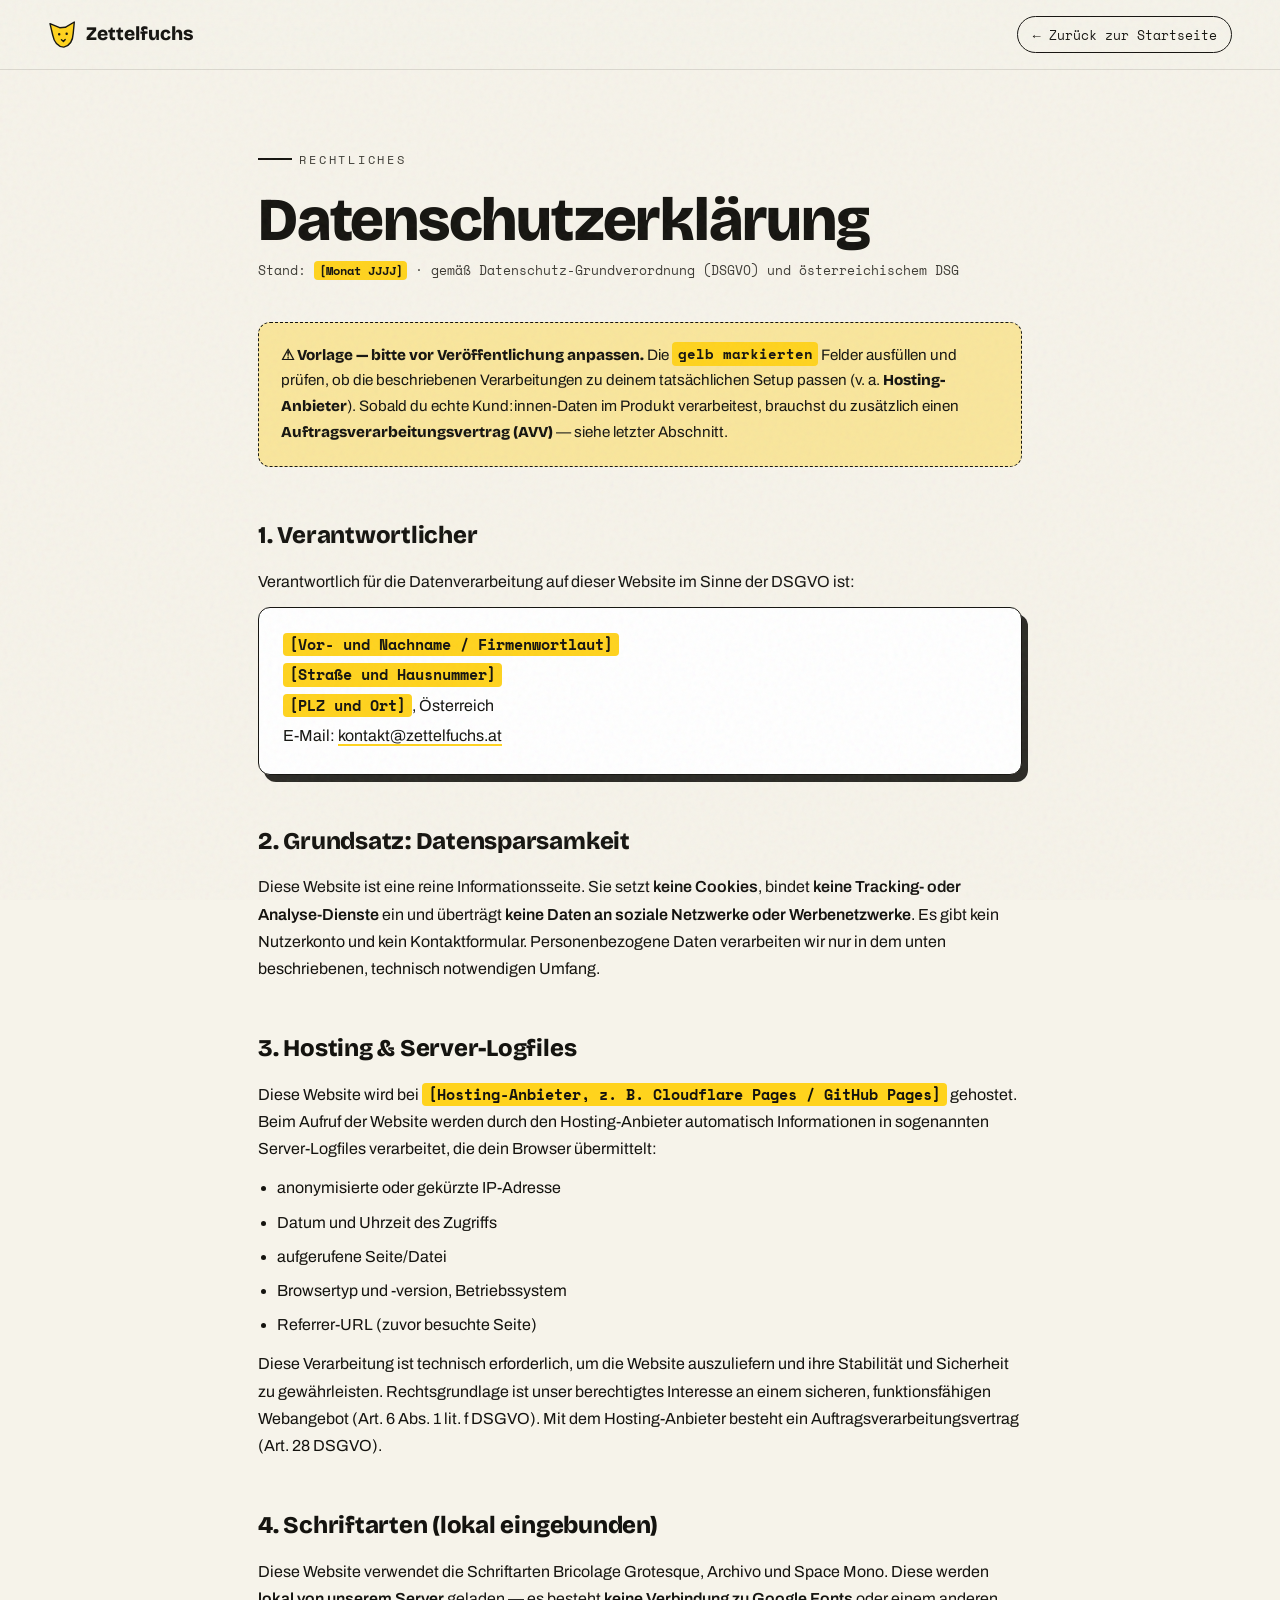
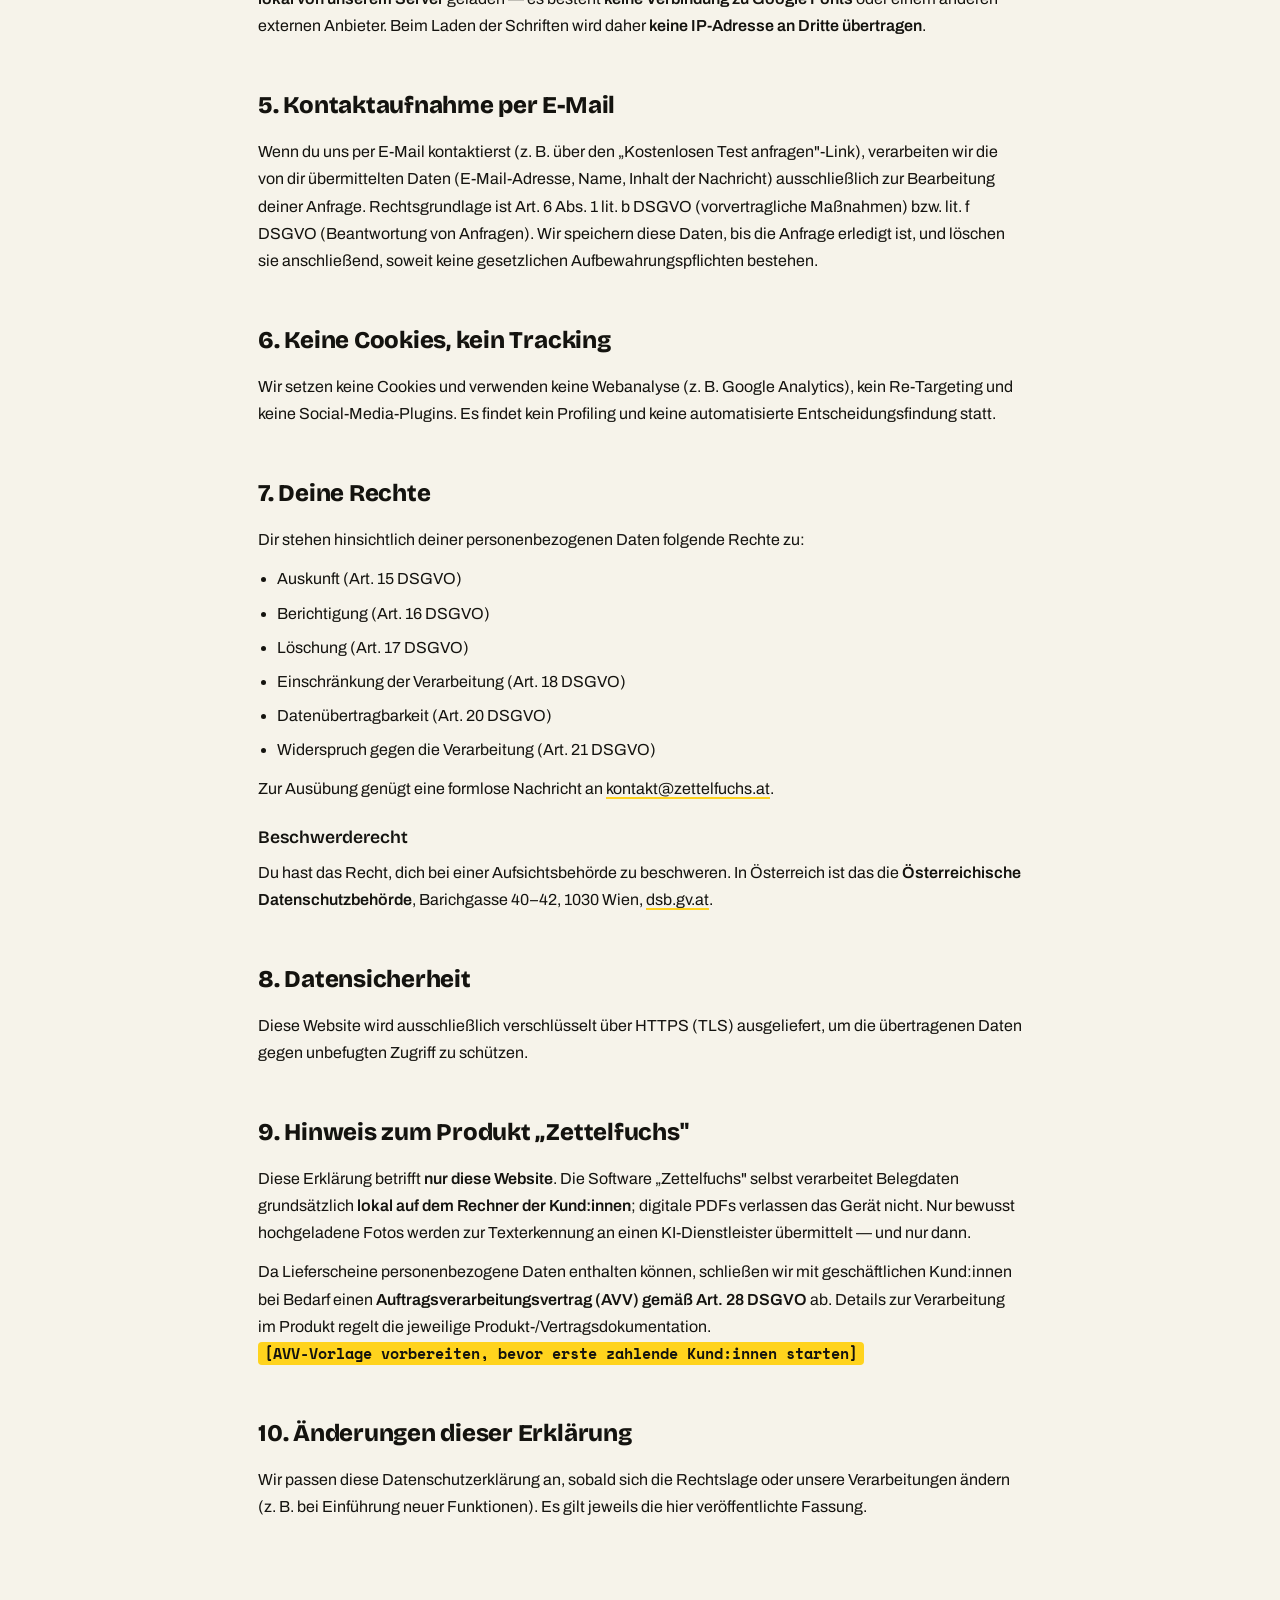
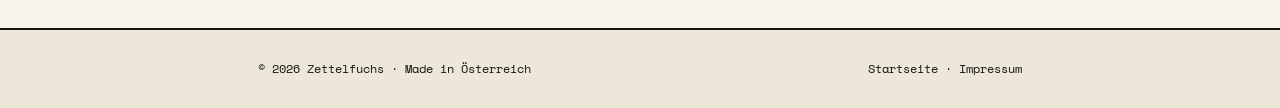
==== datenschutz.html @ faceef11 "Zettelfuchs Website: Landing Page + Recht, GitHub Pages (Domain zettelfuchs.at) Co-Authored-By: Clau" ====
<!DOCTYPE html>
<html lang="de">
<head>
<meta charset="UTF-8">
<meta name="viewport" content="width=device-width, initial-scale=1.0">
<title>Datenschutzerklärung — Zettelfuchs</title>
<meta name="robots" content="index, follow">
<link rel="icon" href="data:image/svg+xml,%3Csvg viewBox='0 0 64 64' xmlns='http://www.w3.org/2000/svg'%3E%3Cpath d='M6 6 L26 16 H38 L58 6 L54 30 C52 46 44 56 32 58 C20 56 12 46 10 30 Z' fill='%23ffd31d' stroke='%2314130f' stroke-width='3' stroke-linejoin='round'/%3E%3Ccircle cx='24' cy='30' r='2.6' fill='%2314130f'/%3E%3Ccircle cx='40' cy='30' r='2.6' fill='%2314130f'/%3E%3Cpath d='M28 42 L32 46 L36 42' fill='none' stroke='%2314130f' stroke-width='3' stroke-linecap='round' stroke-linejoin='round'/%3E%3C/svg%3E">
<link href="fonts.css" rel="stylesheet">
<link href="legal.css" rel="stylesheet">
</head>
<body>

<svg width="0" height="0" style="position:absolute" aria-hidden="true">
  <symbol id="fuchs" viewBox="0 0 64 64">
    <path d="M6 6 L26 16 H38 L58 6 L54 30 C52 46 44 56 32 58 C20 56 12 46 10 30 Z"
          fill="var(--gelb)" stroke="var(--ink)" stroke-width="3" stroke-linejoin="round"/>
    <circle cx="24" cy="30" r="2.6" fill="var(--ink)"/>
    <circle cx="40" cy="30" r="2.6" fill="var(--ink)"/>
    <path d="M28 42 L32 46 L36 42" fill="none" stroke="var(--ink)" stroke-width="3"
          stroke-linecap="round" stroke-linejoin="round"/>
  </symbol>
</svg>

<header class="nav">
  <div class="nav-inner">
    <a class="logo" href="index.html"><svg aria-hidden="true"><use href="#fuchs"/></svg> Zettelfuchs</a>
    <a class="nav-back" href="index.html">← Zurück zur Startseite</a>
  </div>
</header>

<main class="legal">
  <span class="mono-label">Rechtliches</span>
  <h1>Datenschutz&shy;erklärung</h1>
  <p class="stand">Stand: <span class="fill">[Monat JJJJ]</span> · gemäß Datenschutz-Grundverordnung (DSGVO) und österreichischem DSG</p>

  <div class="hinweis">
    <strong>⚠ Vorlage — bitte vor Veröffentlichung anpassen.</strong> Die <span class="fill">gelb markierten</span>
    Felder ausfüllen und prüfen, ob die beschriebenen Verarbeitungen zu deinem tatsächlichen Setup passen
    (v. a. <strong>Hosting-Anbieter</strong>). Sobald du echte Kund:innen-Daten im Produkt verarbeitest,
    brauchst du zusätzlich einen <strong>Auftragsverarbeitungsvertrag (AVV)</strong> — siehe letzter Abschnitt.
  </div>

  <section>
    <h2>1. Verantwortlicher</h2>
    <p>Verantwortlich für die Datenverarbeitung auf dieser Website im Sinne der DSGVO ist:</p>
    <address class="block">
      <span class="fill">[Vor- und Nachname / Firmenwortlaut]</span><br>
      <span class="fill">[Straße und Hausnummer]</span><br>
      <span class="fill">[PLZ und Ort]</span>, Österreich<br>
      E-Mail: <a href="mailto:kontakt@zettelfuchs.at">kontakt@zettelfuchs.at</a>
    </address>
  </section>

  <section>
    <h2>2. Grundsatz: Datensparsamkeit</h2>
    <p>
      Diese Website ist eine reine Informationsseite. Sie setzt <strong>keine Cookies</strong>, bindet
      <strong>keine Tracking- oder Analyse-Dienste</strong> ein und überträgt <strong>keine Daten an
      soziale Netzwerke oder Werbenetzwerke</strong>. Es gibt kein Nutzerkonto und kein Kontaktformular.
      Personenbezogene Daten verarbeiten wir nur in dem unten beschriebenen, technisch notwendigen Umfang.
    </p>
  </section>

  <section>
    <h2>3. Hosting &amp; Server-Logfiles</h2>
    <p>
      Diese Website wird bei <span class="fill">[Hosting-Anbieter, z. B. Cloudflare Pages / GitHub Pages]</span>
      gehostet. Beim Aufruf der Website werden durch den Hosting-Anbieter automatisch Informationen in
      sogenannten Server-Logfiles verarbeitet, die dein Browser übermittelt:
    </p>
    <ul>
      <li>anonymisierte oder gekürzte IP-Adresse</li>
      <li>Datum und Uhrzeit des Zugriffs</li>
      <li>aufgerufene Seite/Datei</li>
      <li>Browsertyp und -version, Betriebssystem</li>
      <li>Referrer-URL (zuvor besuchte Seite)</li>
    </ul>
    <p>
      Diese Verarbeitung ist technisch erforderlich, um die Website auszuliefern und ihre Stabilität und
      Sicherheit zu gewährleisten. Rechtsgrundlage ist unser berechtigtes Interesse an einem sicheren,
      funktionsfähigen Webangebot (Art. 6 Abs. 1 lit. f DSGVO). Mit dem Hosting-Anbieter besteht ein
      Auftragsverarbeitungsvertrag (Art. 28 DSGVO).
    </p>
  </section>

  <section>
    <h2>4. Schriftarten (lokal eingebunden)</h2>
    <p>
      Diese Website verwendet die Schriftarten Bricolage Grotesque, Archivo und Space Mono. Diese werden
      <strong>lokal von unserem Server</strong> geladen — es besteht <strong>keine Verbindung zu Google
      Fonts</strong> oder einem anderen externen Anbieter. Beim Laden der Schriften wird daher
      <strong>keine IP-Adresse an Dritte übertragen</strong>.
    </p>
  </section>

  <section>
    <h2>5. Kontaktaufnahme per E-Mail</h2>
    <p>
      Wenn du uns per E-Mail kontaktierst (z. B. über den „Kostenlosen Test anfragen"-Link), verarbeiten
      wir die von dir übermittelten Daten (E-Mail-Adresse, Name, Inhalt der Nachricht) ausschließlich zur
      Bearbeitung deiner Anfrage. Rechtsgrundlage ist Art. 6 Abs. 1 lit. b DSGVO (vorvertragliche
      Maßnahmen) bzw. lit. f DSGVO (Beantwortung von Anfragen). Wir speichern diese Daten, bis die Anfrage
      erledigt ist, und löschen sie anschließend, soweit keine gesetzlichen Aufbewahrungspflichten bestehen.
    </p>
  </section>

  <section>
    <h2>6. Keine Cookies, kein Tracking</h2>
    <p>
      Wir setzen keine Cookies und verwenden keine Webanalyse (z. B. Google Analytics), kein Re-Targeting
      und keine Social-Media-Plugins. Es findet kein Profiling und keine automatisierte Entscheidungsfindung
      statt.
    </p>
  </section>

  <section>
    <h2>7. Deine Rechte</h2>
    <p>Dir stehen hinsichtlich deiner personenbezogenen Daten folgende Rechte zu:</p>
    <ul>
      <li>Auskunft (Art. 15 DSGVO)</li>
      <li>Berichtigung (Art. 16 DSGVO)</li>
      <li>Löschung (Art. 17 DSGVO)</li>
      <li>Einschränkung der Verarbeitung (Art. 18 DSGVO)</li>
      <li>Datenübertragbarkeit (Art. 20 DSGVO)</li>
      <li>Widerspruch gegen die Verarbeitung (Art. 21 DSGVO)</li>
    </ul>
    <p>
      Zur Ausübung genügt eine formlose Nachricht an
      <a href="mailto:kontakt@zettelfuchs.at">kontakt@zettelfuchs.at</a>.
    </p>
    <h3>Beschwerderecht</h3>
    <p>
      Du hast das Recht, dich bei einer Aufsichtsbehörde zu beschweren. In Österreich ist das die
      <strong>Österreichische Datenschutzbehörde</strong>, Barichgasse 40–42, 1030 Wien,
      <a href="https://www.dsb.gv.at" target="_blank" rel="noopener">dsb.gv.at</a>.
    </p>
  </section>

  <section>
    <h2>8. Datensicherheit</h2>
    <p>
      Diese Website wird ausschließlich verschlüsselt über HTTPS (TLS) ausgeliefert, um die übertragenen
      Daten gegen unbefugten Zugriff zu schützen.
    </p>
  </section>

  <section>
    <h2>9. Hinweis zum Produkt „Zettelfuchs"</h2>
    <p>
      Diese Erklärung betrifft <strong>nur diese Website</strong>. Die Software „Zettelfuchs" selbst
      verarbeitet Belegdaten grundsätzlich <strong>lokal auf dem Rechner der Kund:innen</strong>; digitale
      PDFs verlassen das Gerät nicht. Nur bewusst hochgeladene Fotos werden zur Texterkennung an einen
      KI-Dienstleister übermittelt — und nur dann.
    </p>
    <p>
      Da Lieferscheine personenbezogene Daten enthalten können, schließen wir mit geschäftlichen Kund:innen
      bei Bedarf einen <strong>Auftragsverarbeitungsvertrag (AVV) gemäß Art. 28 DSGVO</strong> ab. Details
      zur Verarbeitung im Produkt regelt die jeweilige Produkt-/Vertragsdokumentation.
      <span class="fill">[AVV-Vorlage vorbereiten, bevor erste zahlende Kund:innen starten]</span>
    </p>
  </section>

  <section>
    <h2>10. Änderungen dieser Erklärung</h2>
    <p>
      Wir passen diese Datenschutzerklärung an, sobald sich die Rechtslage oder unsere Verarbeitungen
      ändern (z. B. bei Einführung neuer Funktionen). Es gilt jeweils die hier veröffentlichte Fassung.
    </p>
  </section>
</main>

<footer class="foot">
  <div class="foot-inner">
    <span>© 2026 Zettelfuchs · Made in Österreich</span>
    <span><a href="index.html">Startseite</a> · <a href="impressum.html">Impressum</a></span>
  </div>
</footer>

</body>
</html>
---- fonts.css ----
﻿/* Selbst gehostete Schriften (Zettelfuchs) - kein Google-CDN, keine IP-Uebertragung an Dritte.
   Quelle: Google Fonts: Bricolage Grotesque & Archivo (OFL), Space Mono (OFL). Lokal aus Datenschutzgruenden. */

/* vietnamese */
@font-face {
  font-family: 'Archivo';
  font-style: normal;
  font-weight: 400;
  font-stretch: 100%;
  font-display: swap;
  src: url(fonts/k3kPo8UDI-1M0wlSV9XAw6lQkqWY8Q82sLySOxK-vA.woff2) format('woff2');
  unicode-range: U+0102-0103, U+0110-0111, U+0128-0129, U+0168-0169, U+01A0-01A1, U+01AF-01B0, U+0300-0301, U+0303-0304, U+0308-0309, U+0323, U+0329, U+1EA0-1EF9, U+20AB;
}
/* latin-ext */
@font-face {
  font-family: 'Archivo';
  font-style: normal;
  font-weight: 400;
  font-stretch: 100%;
  font-display: swap;
  src: url(fonts/k3kPo8UDI-1M0wlSV9XAw6lQkqWY8Q82sLyTOxK-vA.woff2) format('woff2');
  unicode-range: U+0100-02BA, U+02BD-02C5, U+02C7-02CC, U+02CE-02D7, U+02DD-02FF, U+0304, U+0308, U+0329, U+1D00-1DBF, U+1E00-1E9F, U+1EF2-1EFF, U+2020, U+20A0-20AB, U+20AD-20C0, U+2113, U+2C60-2C7F, U+A720-A7FF;
}
/* latin */
@font-face {
  font-family: 'Archivo';
  font-style: normal;
  font-weight: 400;
  font-stretch: 100%;
  font-display: swap;
  src: url(fonts/k3kPo8UDI-1M0wlSV9XAw6lQkqWY8Q82sLydOxI.woff2) format('woff2');
  unicode-range: U+0000-00FF, U+0131, U+0152-0153, U+02BB-02BC, U+02C6, U+02DA, U+02DC, U+0304, U+0308, U+0329, U+2000-206F, U+20AC, U+2122, U+2191, U+2193, U+2212, U+2215, U+FEFF, U+FFFD;
}
/* vietnamese */
@font-face {
  font-family: 'Archivo';
  font-style: normal;
  font-weight: 500;
  font-stretch: 100%;
  font-display: swap;
  src: url(fonts/k3kPo8UDI-1M0wlSV9XAw6lQkqWY8Q82sLySOxK-vA.woff2) format('woff2');
  unicode-range: U+0102-0103, U+0110-0111, U+0128-0129, U+0168-0169, U+01A0-01A1, U+01AF-01B0, U+0300-0301, U+0303-0304, U+0308-0309, U+0323, U+0329, U+1EA0-1EF9, U+20AB;
}
/* latin-ext */
@font-face {
  font-family: 'Archivo';
  font-style: normal;
  font-weight: 500;
  font-stretch: 100%;
  font-display: swap;
  src: url(fonts/k3kPo8UDI-1M0wlSV9XAw6lQkqWY8Q82sLyTOxK-vA.woff2) format('woff2');
  unicode-range: U+0100-02BA, U+02BD-02C5, U+02C7-02CC, U+02CE-02D7, U+02DD-02FF, U+0304, U+0308, U+0329, U+1D00-1DBF, U+1E00-1E9F, U+1EF2-1EFF, U+2020, U+20A0-20AB, U+20AD-20C0, U+2113, U+2C60-2C7F, U+A720-A7FF;
}
/* latin */
@font-face {
  font-family: 'Archivo';
  font-style: normal;
  font-weight: 500;
  font-stretch: 100%;
  font-display: swap;
  src: url(fonts/k3kPo8UDI-1M0wlSV9XAw6lQkqWY8Q82sLydOxI.woff2) format('woff2');
  unicode-range: U+0000-00FF, U+0131, U+0152-0153, U+02BB-02BC, U+02C6, U+02DA, U+02DC, U+0304, U+0308, U+0329, U+2000-206F, U+20AC, U+2122, U+2191, U+2193, U+2212, U+2215, U+FEFF, U+FFFD;
}
/* vietnamese */
@font-face {
  font-family: 'Archivo';
  font-style: normal;
  font-weight: 600;
  font-stretch: 100%;
  font-display: swap;
  src: url(fonts/k3kPo8UDI-1M0wlSV9XAw6lQkqWY8Q82sLySOxK-vA.woff2) format('woff2');
  unicode-range: U+0102-0103, U+0110-0111, U+0128-0129, U+0168-0169, U+01A0-01A1, U+01AF-01B0, U+0300-0301, U+0303-0304, U+0308-0309, U+0323, U+0329, U+1EA0-1EF9, U+20AB;
}
/* latin-ext */
@font-face {
  font-family: 'Archivo';
  font-style: normal;
  font-weight: 600;
  font-stretch: 100%;
  font-display: swap;
  src: url(fonts/k3kPo8UDI-1M0wlSV9XAw6lQkqWY8Q82sLyTOxK-vA.woff2) format('woff2');
  unicode-range: U+0100-02BA, U+02BD-02C5, U+02C7-02CC, U+02CE-02D7, U+02DD-02FF, U+0304, U+0308, U+0329, U+1D00-1DBF, U+1E00-1E9F, U+1EF2-1EFF, U+2020, U+20A0-20AB, U+20AD-20C0, U+2113, U+2C60-2C7F, U+A720-A7FF;
}
/* latin */
@font-face {
  font-family: 'Archivo';
  font-style: normal;
  font-weight: 600;
  font-stretch: 100%;
  font-display: swap;
  src: url(fonts/k3kPo8UDI-1M0wlSV9XAw6lQkqWY8Q82sLydOxI.woff2) format('woff2');
  unicode-range: U+0000-00FF, U+0131, U+0152-0153, U+02BB-02BC, U+02C6, U+02DA, U+02DC, U+0304, U+0308, U+0329, U+2000-206F, U+20AC, U+2122, U+2191, U+2193, U+2212, U+2215, U+FEFF, U+FFFD;
}
/* vietnamese */
@font-face {
  font-family: 'Bricolage Grotesque';
  font-style: normal;
  font-weight: 400;
  font-stretch: 100%;
  font-display: swap;
  src: url(fonts/3y9K6as8bTXq_nANBjzKo3IeZx8z6up5BeSl9D4dj_x9PpZBMlGHInHEVA.woff2) format('woff2');
  unicode-range: U+0102-0103, U+0110-0111, U+0128-0129, U+0168-0169, U+01A0-01A1, U+01AF-01B0, U+0300-0301, U+0303-0304, U+0308-0309, U+0323, U+0329, U+1EA0-1EF9, U+20AB;
}
/* latin-ext */
@font-face {
  font-family: 'Bricolage Grotesque';
  font-style: normal;
  font-weight: 400;
  font-stretch: 100%;
  font-display: swap;
  src: url(fonts/3y9K6as8bTXq_nANBjzKo3IeZx8z6up5BeSl9D4dj_x9PpZBMlGGInHEVA.woff2) format('woff2');
  unicode-range: U+0100-02BA, U+02BD-02C5, U+02C7-02CC, U+02CE-02D7, U+02DD-02FF, U+0304, U+0308, U+0329, U+1D00-1DBF, U+1E00-1E9F, U+1EF2-1EFF, U+2020, U+20A0-20AB, U+20AD-20C0, U+2113, U+2C60-2C7F, U+A720-A7FF;
}
/* latin */
@font-face {
  font-family: 'Bricolage Grotesque';
  font-style: normal;
  font-weight: 400;
  font-stretch: 100%;
  font-display: swap;
  src: url(fonts/3y9K6as8bTXq_nANBjzKo3IeZx8z6up5BeSl9D4dj_x9PpZBMlGIInE.woff2) format('woff2');
  unicode-range: U+0000-00FF, U+0131, U+0152-0153, U+02BB-02BC, U+02C6, U+02DA, U+02DC, U+0304, U+0308, U+0329, U+2000-206F, U+20AC, U+2122, U+2191, U+2193, U+2212, U+2215, U+FEFF, U+FFFD;
}
/* vietnamese */
@font-face {
  font-family: 'Bricolage Grotesque';
  font-style: normal;
  font-weight: 600;
  font-stretch: 100%;
  font-display: swap;
  src: url(fonts/3y9K6as8bTXq_nANBjzKo3IeZx8z6up5BeSl9D4dj_x9PpZBMlGHInHEVA.woff2) format('woff2');
  unicode-range: U+0102-0103, U+0110-0111, U+0128-0129, U+0168-0169, U+01A0-01A1, U+01AF-01B0, U+0300-0301, U+0303-0304, U+0308-0309, U+0323, U+0329, U+1EA0-1EF9, U+20AB;
}
/* latin-ext */
@font-face {
  font-family: 'Bricolage Grotesque';
  font-style: normal;
  font-weight: 600;
  font-stretch: 100%;
  font-display: swap;
  src: url(fonts/3y9K6as8bTXq_nANBjzKo3IeZx8z6up5BeSl9D4dj_x9PpZBMlGGInHEVA.woff2) format('woff2');
  unicode-range: U+0100-02BA, U+02BD-02C5, U+02C7-02CC, U+02CE-02D7, U+02DD-02FF, U+0304, U+0308, U+0329, U+1D00-1DBF, U+1E00-1E9F, U+1EF2-1EFF, U+2020, U+20A0-20AB, U+20AD-20C0, U+2113, U+2C60-2C7F, U+A720-A7FF;
}
/* latin */
@font-face {
  font-family: 'Bricolage Grotesque';
  font-style: normal;
  font-weight: 600;
  font-stretch: 100%;
  font-display: swap;
  src: url(fonts/3y9K6as8bTXq_nANBjzKo3IeZx8z6up5BeSl9D4dj_x9PpZBMlGIInE.woff2) format('woff2');
  unicode-range: U+0000-00FF, U+0131, U+0152-0153, U+02BB-02BC, U+02C6, U+02DA, U+02DC, U+0304, U+0308, U+0329, U+2000-206F, U+20AC, U+2122, U+2191, U+2193, U+2212, U+2215, U+FEFF, U+FFFD;
}
/* vietnamese */
@font-face {
  font-family: 'Bricolage Grotesque';
  font-style: normal;
  font-weight: 800;
  font-stretch: 100%;
  font-display: swap;
  src: url(fonts/3y9K6as8bTXq_nANBjzKo3IeZx8z6up5BeSl9D4dj_x9PpZBMlGHInHEVA.woff2) format('woff2');
  unicode-range: U+0102-0103, U+0110-0111, U+0128-0129, U+0168-0169, U+01A0-01A1, U+01AF-01B0, U+0300-0301, U+0303-0304, U+0308-0309, U+0323, U+0329, U+1EA0-1EF9, U+20AB;
}
/* latin-ext */
@font-face {
  font-family: 'Bricolage Grotesque';
  font-style: normal;
  font-weight: 800;
  font-stretch: 100%;
  font-display: swap;
  src: url(fonts/3y9K6as8bTXq_nANBjzKo3IeZx8z6up5BeSl9D4dj_x9PpZBMlGGInHEVA.woff2) format('woff2');
  unicode-range: U+0100-02BA, U+02BD-02C5, U+02C7-02CC, U+02CE-02D7, U+02DD-02FF, U+0304, U+0308, U+0329, U+1D00-1DBF, U+1E00-1E9F, U+1EF2-1EFF, U+2020, U+20A0-20AB, U+20AD-20C0, U+2113, U+2C60-2C7F, U+A720-A7FF;
}
/* latin */
@font-face {
  font-family: 'Bricolage Grotesque';
  font-style: normal;
  font-weight: 800;
  font-stretch: 100%;
  font-display: swap;
  src: url(fonts/3y9K6as8bTXq_nANBjzKo3IeZx8z6up5BeSl9D4dj_x9PpZBMlGIInE.woff2) format('woff2');
  unicode-range: U+0000-00FF, U+0131, U+0152-0153, U+02BB-02BC, U+02C6, U+02DA, U+02DC, U+0304, U+0308, U+0329, U+2000-206F, U+20AC, U+2122, U+2191, U+2193, U+2212, U+2215, U+FEFF, U+FFFD;
}
/* vietnamese */
@font-face {
  font-family: 'Space Mono';
  font-style: normal;
  font-weight: 400;
  font-display: swap;
  src: url(fonts/i7dPIFZifjKcF5UAWdDRYE58RWq7.woff2) format('woff2');
  unicode-range: U+0102-0103, U+0110-0111, U+0128-0129, U+0168-0169, U+01A0-01A1, U+01AF-01B0, U+0300-0301, U+0303-0304, U+0308-0309, U+0323, U+0329, U+1EA0-1EF9, U+20AB;
}
/* latin-ext */
@font-face {
  font-family: 'Space Mono';
  font-style: normal;
  font-weight: 400;
  font-display: swap;
  src: url(fonts/i7dPIFZifjKcF5UAWdDRYE98RWq7.woff2) format('woff2');
  unicode-range: U+0100-02BA, U+02BD-02C5, U+02C7-02CC, U+02CE-02D7, U+02DD-02FF, U+0304, U+0308, U+0329, U+1D00-1DBF, U+1E00-1E9F, U+1EF2-1EFF, U+2020, U+20A0-20AB, U+20AD-20C0, U+2113, U+2C60-2C7F, U+A720-A7FF;
}
/* latin */
@font-face {
  font-family: 'Space Mono';
  font-style: normal;
  font-weight: 400;
  font-display: swap;
  src: url(fonts/i7dPIFZifjKcF5UAWdDRYEF8RQ.woff2) format('woff2');
  unicode-range: U+0000-00FF, U+0131, U+0152-0153, U+02BB-02BC, U+02C6, U+02DA, U+02DC, U+0304, U+0308, U+0329, U+2000-206F, U+20AC, U+2122, U+2191, U+2193, U+2212, U+2215, U+FEFF, U+FFFD;
}
/* vietnamese */
@font-face {
  font-family: 'Space Mono';
  font-style: normal;
  font-weight: 700;
  font-display: swap;
  src: url(fonts/i7dMIFZifjKcF5UAWdDRaPpZUFqaHjyV.woff2) format('woff2');
  unicode-range: U+0102-0103, U+0110-0111, U+0128-0129, U+0168-0169, U+01A0-01A1, U+01AF-01B0, U+0300-0301, U+0303-0304, U+0308-0309, U+0323, U+0329, U+1EA0-1EF9, U+20AB;
}
/* latin-ext */
@font-face {
  font-family: 'Space Mono';
  font-style: normal;
  font-weight: 700;
  font-display: swap;
  src: url(fonts/i7dMIFZifjKcF5UAWdDRaPpZUFuaHjyV.woff2) format('woff2');
  unicode-range: U+0100-02BA, U+02BD-02C5, U+02C7-02CC, U+02CE-02D7, U+02DD-02FF, U+0304, U+0308, U+0329, U+1D00-1DBF, U+1E00-1E9F, U+1EF2-1EFF, U+2020, U+20A0-20AB, U+20AD-20C0, U+2113, U+2C60-2C7F, U+A720-A7FF;
}
/* latin */
@font-face {
  font-family: 'Space Mono';
  font-style: normal;
  font-weight: 700;
  font-display: swap;
  src: url(fonts/i7dMIFZifjKcF5UAWdDRaPpZUFWaHg.woff2) format('woff2');
  unicode-range: U+0000-00FF, U+0131, U+0152-0153, U+02BB-02BC, U+02C6, U+02DA, U+02DC, U+0304, U+0308, U+0329, U+2000-206F, U+20AC, U+2122, U+2191, U+2193, U+2212, U+2215, U+FEFF, U+FFFD;
}
---- legal.css ----
/* ============================================================
   Zettelfuchs — Layout für Rechtsseiten (Impressum, Datenschutz)
   Teilt Marke/Typo mit index.html, ohne deren Animations-CSS.
   ============================================================ */
:root {
  --ink: #14130f;
  --ink-soft: #3c3a33;
  --paper: #f6f3ea;
  --paper-2: #ece7d8;
  --gelb: #ffd31d;
  --gelb-soft: rgba(255, 211, 29, .38);
  --font-display: "Bricolage Grotesque", sans-serif;
  --font-body: "Archivo", sans-serif;
  --font-mono: "Space Mono", monospace;
  --max-w: 820px;
}

* { margin: 0; padding: 0; box-sizing: border-box; }
html { scroll-behavior: smooth; }
body {
  font-family: var(--font-body);
  background: var(--paper);
  color: var(--ink);
  line-height: 1.7;
  -webkit-font-smoothing: antialiased;
}
body::after {
  content: ""; position: fixed; inset: 0; z-index: 60; pointer-events: none;
  background-image: url("data:image/svg+xml,%3Csvg viewBox='0 0 220 220' xmlns='http://www.w3.org/2000/svg'%3E%3Cfilter id='n'%3E%3CfeTurbulence type='fractalNoise' baseFrequency='0.85' numOctaves='3'/%3E%3C/filter%3E%3Crect width='100%25' height='100%25' filter='url(%23n)' opacity='0.05'/%3E%3C/svg%3E");
}
::selection { background: var(--gelb); color: var(--ink); }

a { color: var(--ink); text-decoration-color: var(--gelb); text-decoration-thickness: 2px; text-underline-offset: 3px; }
a:hover { background: var(--gelb-soft); }

/* ---------- Nav ---------- */
.nav {
  position: sticky; top: 0; z-index: 50;
  background: rgba(246, 243, 234, .9); backdrop-filter: blur(12px);
  box-shadow: 0 1px 0 rgba(20, 19, 15, .12);
}
.nav-inner {
  max-width: 1240px; margin: 0 auto; padding: 16px 28px;
  display: flex; align-items: center; justify-content: space-between;
}
.logo {
  font-family: var(--font-display); font-weight: 800; font-size: 1.2rem;
  text-decoration: none; color: var(--ink); display: flex; align-items: center; gap: .4em;
}
.logo:hover { background: none; }
.logo svg { width: 30px; height: 30px; transform: rotate(-4deg); transition: transform .35s cubic-bezier(.22,1,.36,1); }
.logo:hover svg { transform: rotate(8deg) scale(1.1); }
.nav-back {
  font-family: var(--font-mono); font-size: .82rem; text-decoration: none;
  display: inline-flex; align-items: center; gap: .5em;
  border: 1.5px solid var(--ink); border-radius: 999px; padding: .5em 1.1em;
  transition: background .25s, color .25s;
}
.nav-back:hover { background: var(--ink); color: var(--paper); }

/* ---------- Inhalt ---------- */
.legal { max-width: var(--max-w); margin: 0 auto; padding: 72px 28px 40px; }
.mono-label {
  font-family: var(--font-mono); font-size: .78rem; letter-spacing: .22em;
  text-transform: uppercase; display: inline-flex; align-items: center; gap: .6em; color: var(--ink-soft);
}
.mono-label::before { content: ""; width: 34px; height: 2px; background: var(--ink); }
.legal h1 {
  font-family: var(--font-display); font-weight: 800; letter-spacing: -.02em; line-height: 1.05;
  font-size: clamp(2.4rem, 6vw, 3.8rem); margin: 18px 0 8px;
}
.legal .stand { font-family: var(--font-mono); font-size: .8rem; color: var(--ink-soft); margin-bottom: 40px; }

/* Hinweisbox (Platzhalter / Disclaimer) */
.hinweis {
  border: 1.5px dashed var(--ink); border-radius: 12px; background: var(--gelb-soft);
  padding: 20px 22px; margin: 0 0 40px; font-size: .95rem;
}
.hinweis strong { font-family: var(--font-display); }

.legal section { margin-bottom: 38px; }
.legal h2 {
  font-family: var(--font-display); font-weight: 700; font-size: 1.5rem;
  letter-spacing: -.01em; margin-bottom: 12px;
  padding-top: 8px; border-top: 1.5px solid rgba(20, 19, 15, .15);
}
.legal h2:first-of-type { border-top: none; }
.legal h3 { font-family: var(--font-display); font-weight: 600; font-size: 1.1rem; margin: 20px 0 6px; }
.legal p { margin-bottom: 12px; }
.legal ul { margin: 0 0 12px 1.2em; }
.legal li { margin-bottom: 7px; }

/* Platzhalter, die der Betreiber ausfüllen muss */
.fill {
  font-family: var(--font-mono); font-size: .92em; font-weight: 700;
  background: var(--gelb); color: var(--ink);
  padding: .08em .4em; border-radius: 4px; white-space: nowrap;
}

/* Daten-/Adressblock */
.block {
  font-style: normal; background: #fff; border: 1.5px solid var(--ink); border-radius: 12px;
  padding: 22px 24px; margin: 8px 0 16px; line-height: 1.9;
  box-shadow: 6px 7px 0 rgba(20, 19, 15, .9);
}

/* ---------- Footer ---------- */
.foot {
  border-top: 2px solid var(--ink); margin-top: 30px;
  background: var(--paper-2);
}
.foot-inner {
  max-width: var(--max-w); margin: 0 auto; padding: 28px;
  display: flex; gap: 14px 26px; flex-wrap: wrap; justify-content: space-between;
  font-family: var(--font-mono); font-size: .78rem;
}
.foot-inner a { text-decoration: none; }
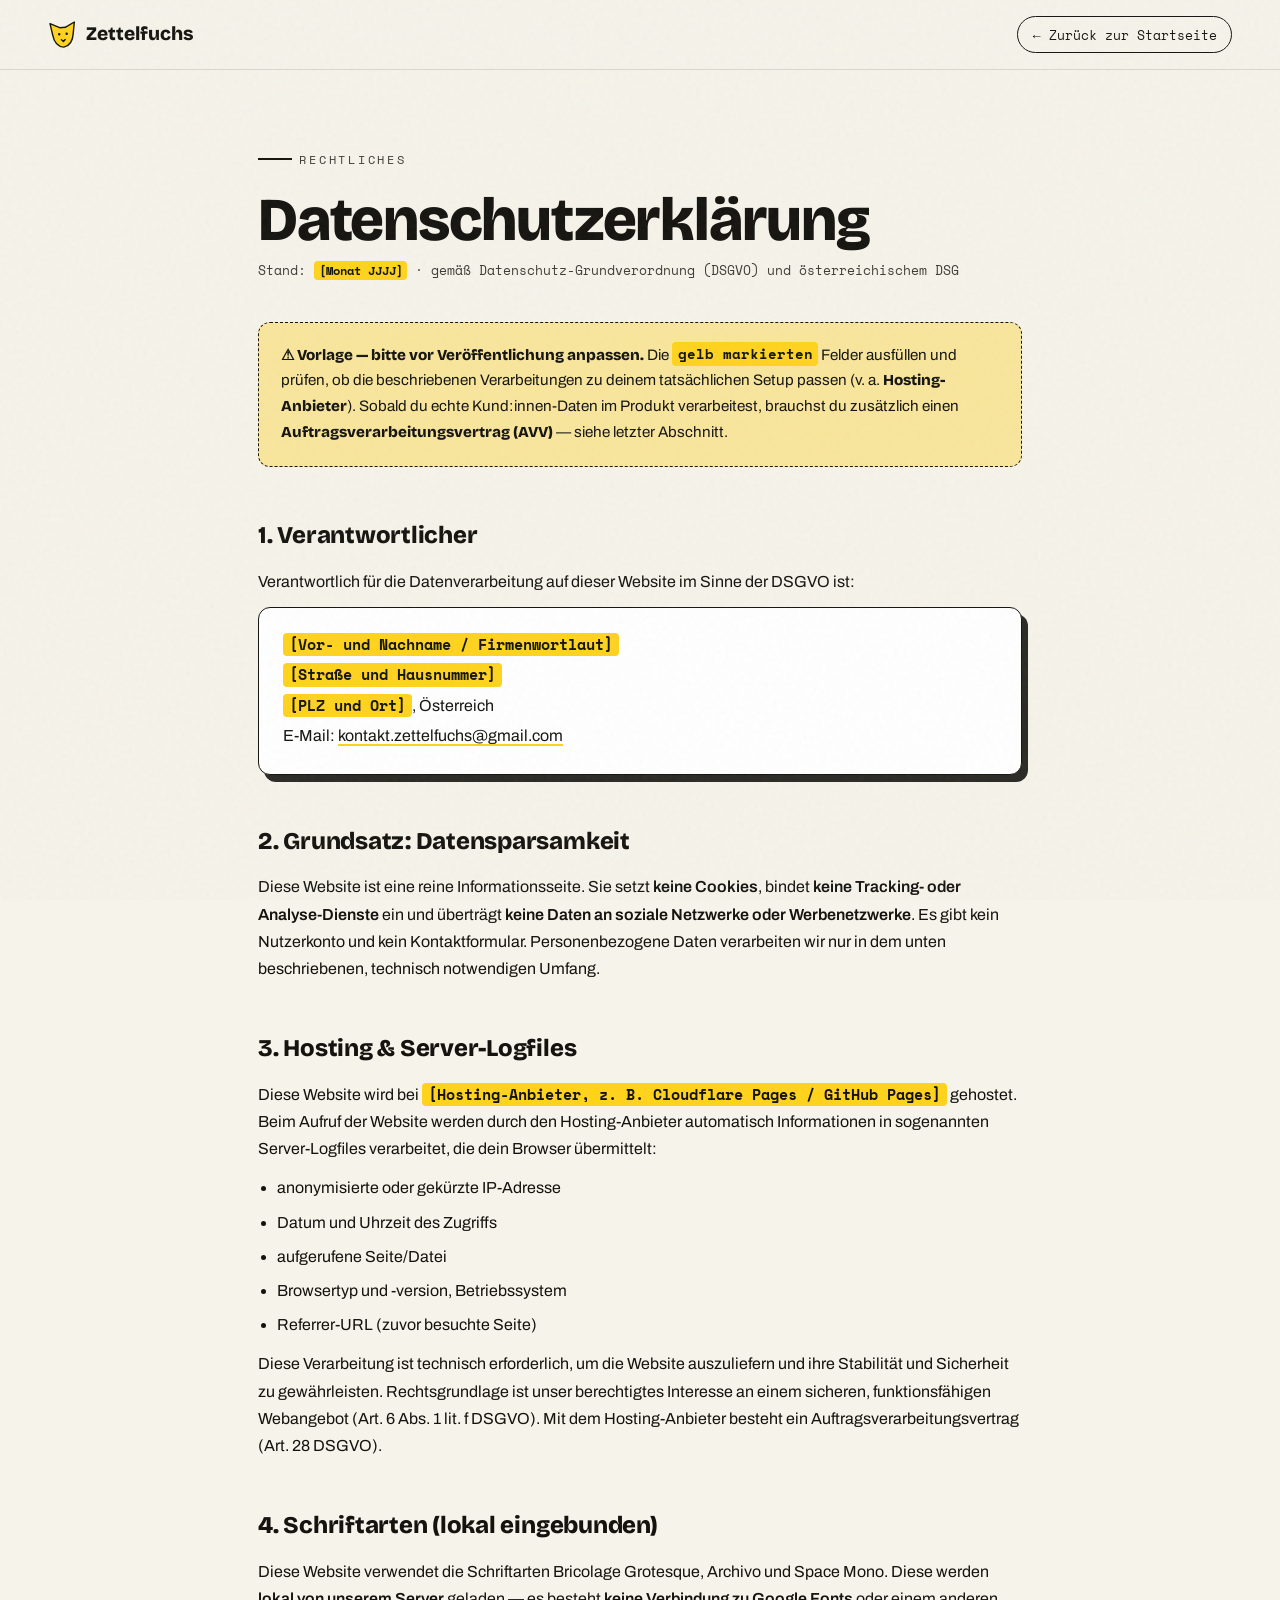
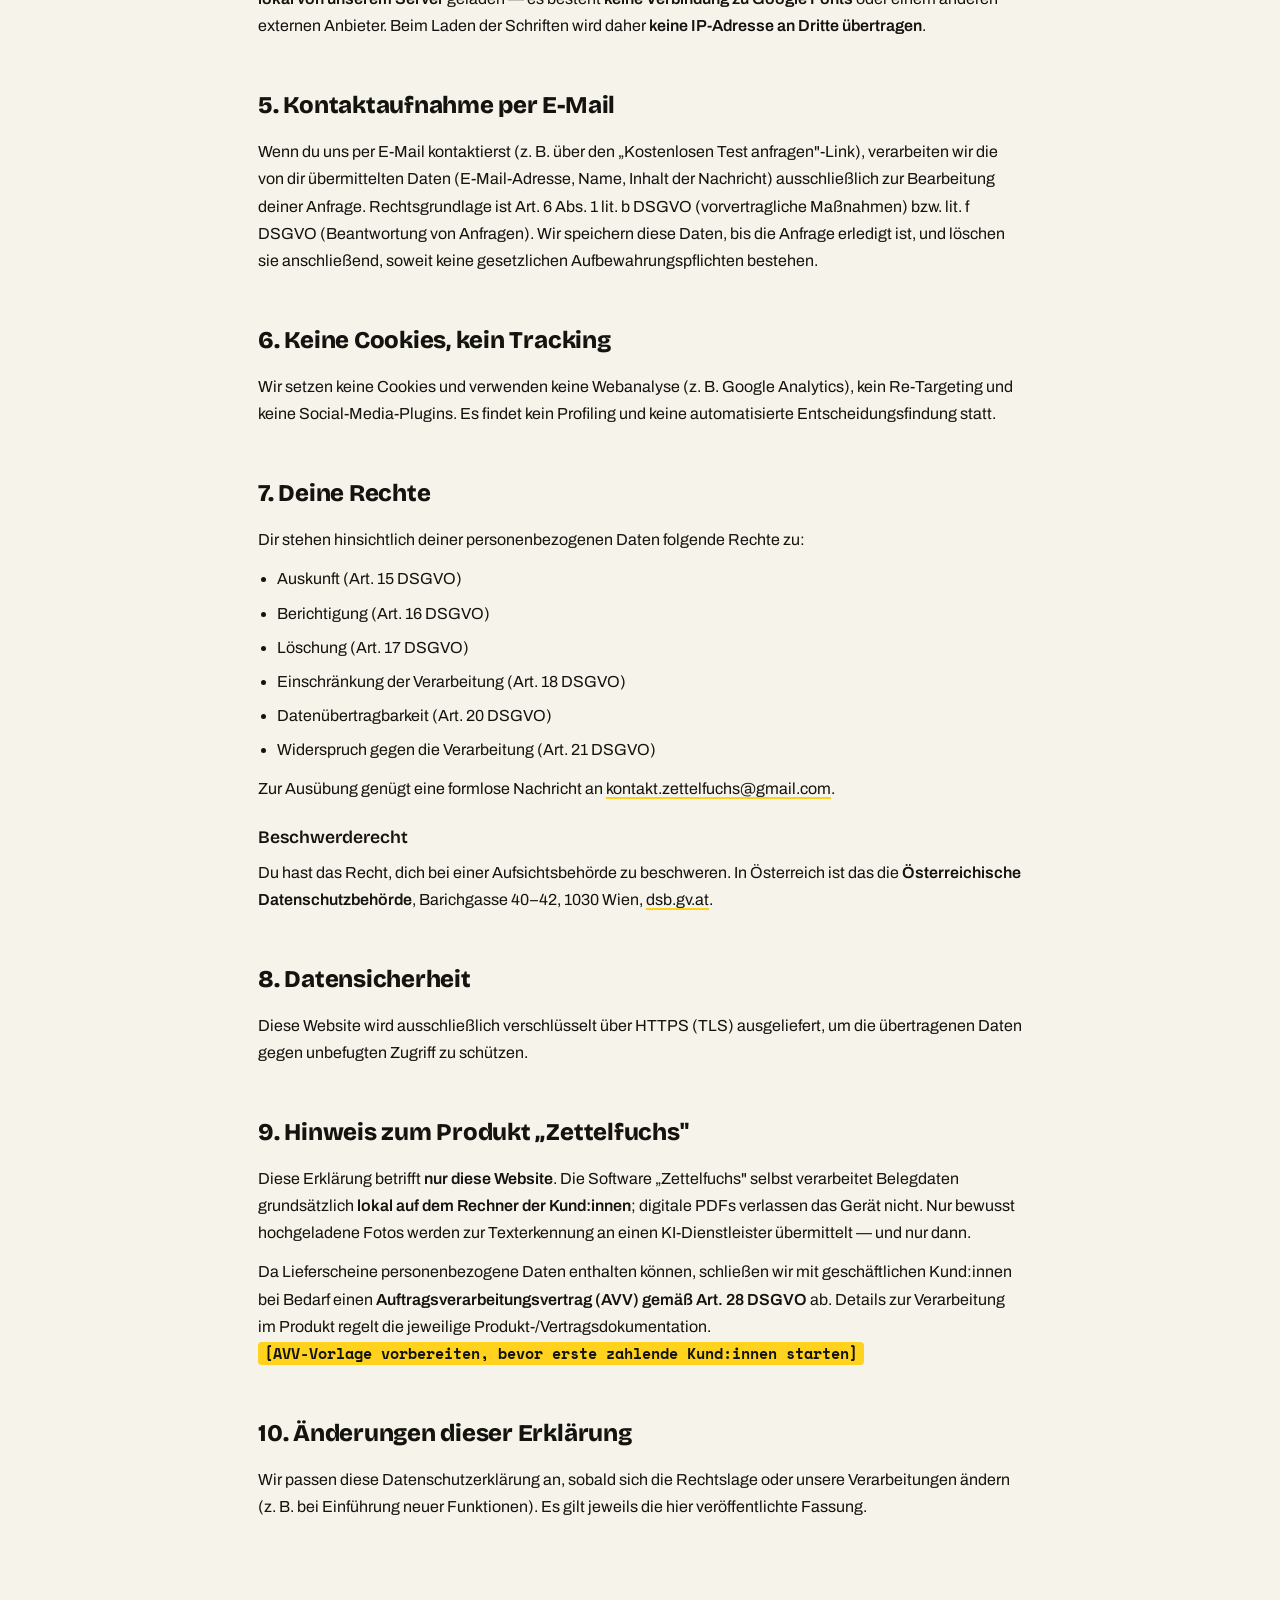
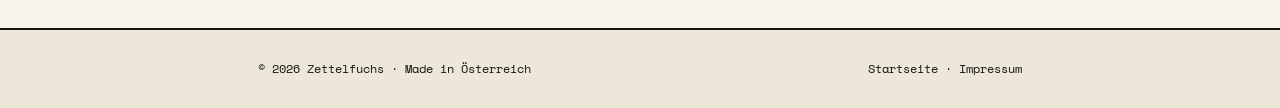
==== commit 808fd932: "Kontakt-Mail auf kontakt.zettelfuchs@gmail.com + Logo-Dateien (SVG + 3 PNGs) Co-Authored-By: Claude " ====
--- a/datenschutz.html
+++ b/datenschutz.html
@@ -48,7 +48,7 @@
       <span class="fill">[Vor- und Nachname / Firmenwortlaut]</span><br>
       <span class="fill">[Straße und Hausnummer]</span><br>
       <span class="fill">[PLZ und Ort]</span>, Österreich<br>
-      E-Mail: <a href="mailto:kontakt@zettelfuchs.at">kontakt@zettelfuchs.at</a>
+      E-Mail: <a href="mailto:kontakt.zettelfuchs@gmail.com">kontakt.zettelfuchs@gmail.com</a>
     </address>
   </section>
 
@@ -127,7 +127,7 @@
     </ul>
     <p>
       Zur Ausübung genügt eine formlose Nachricht an
-      <a href="mailto:kontakt@zettelfuchs.at">kontakt@zettelfuchs.at</a>.
+      <a href="mailto:kontakt.zettelfuchs@gmail.com">kontakt.zettelfuchs@gmail.com</a>.
     </p>
     <h3>Beschwerderecht</h3>
     <p>
